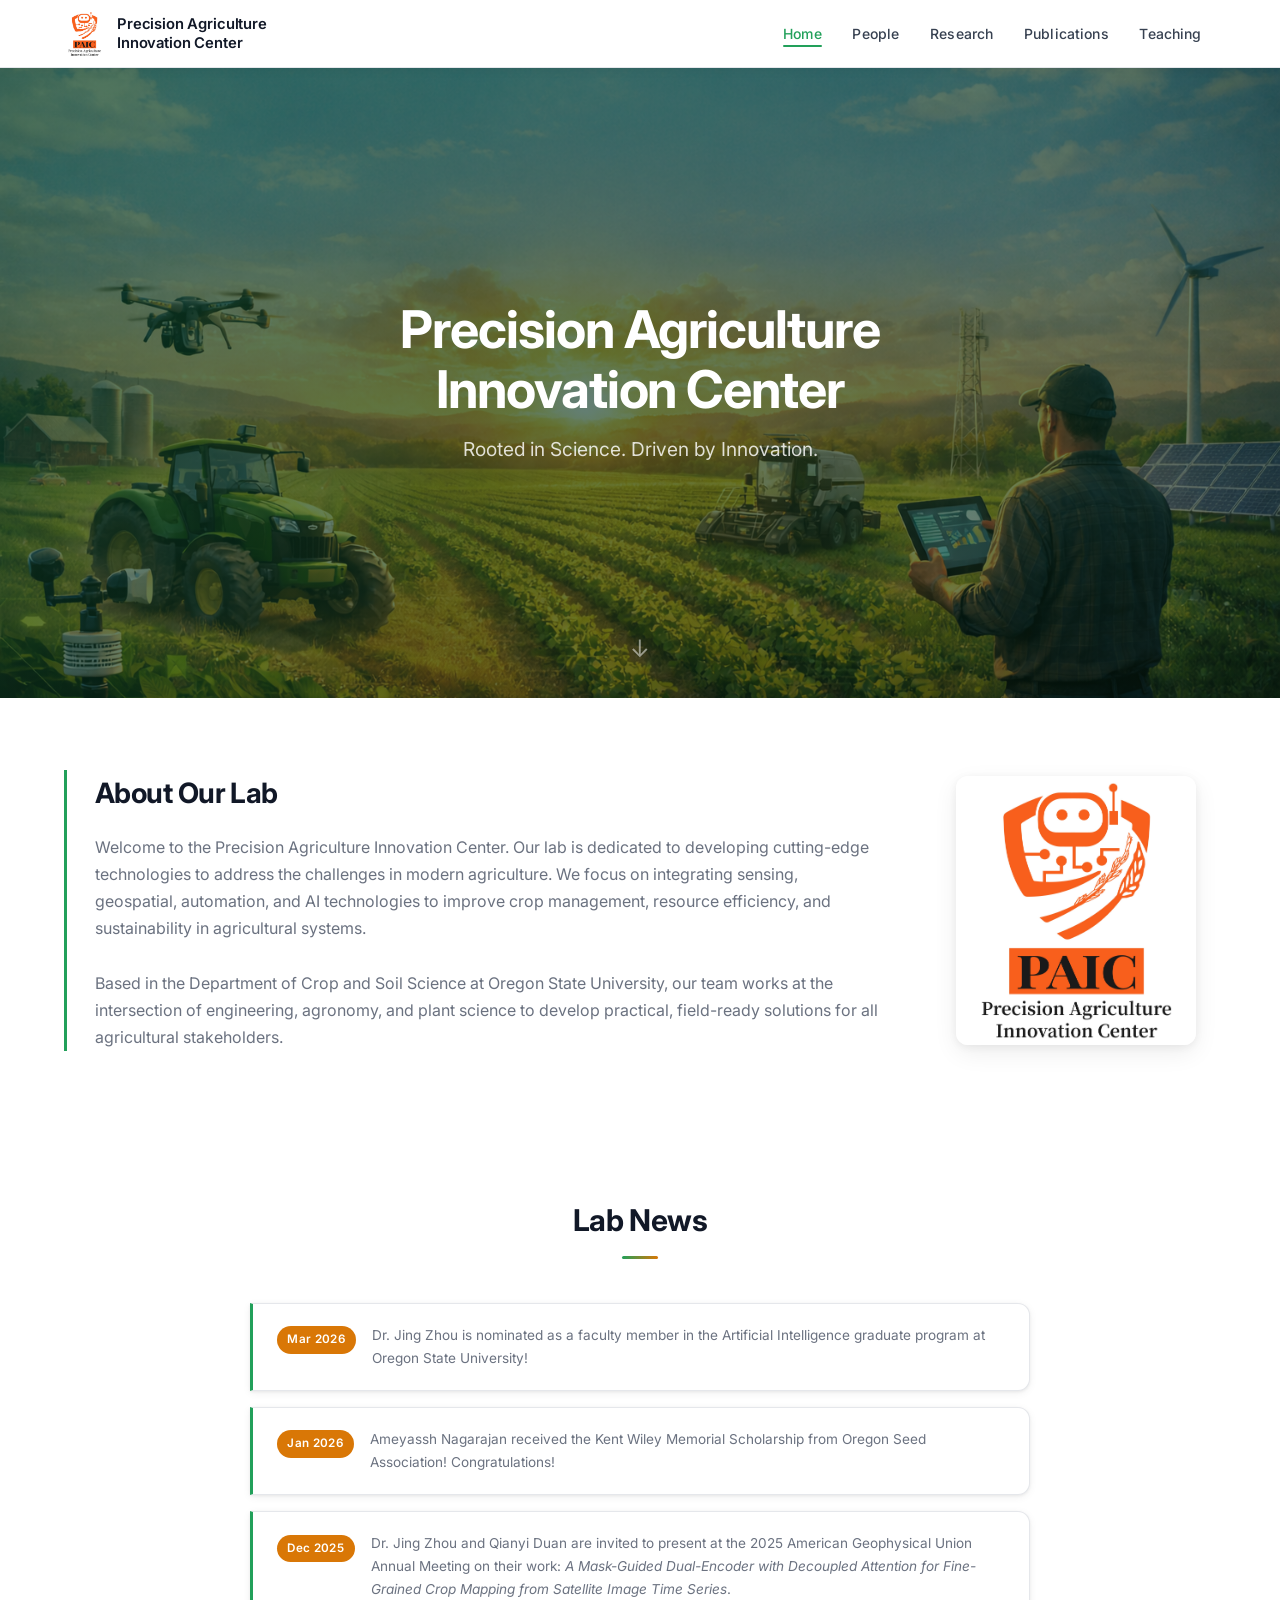
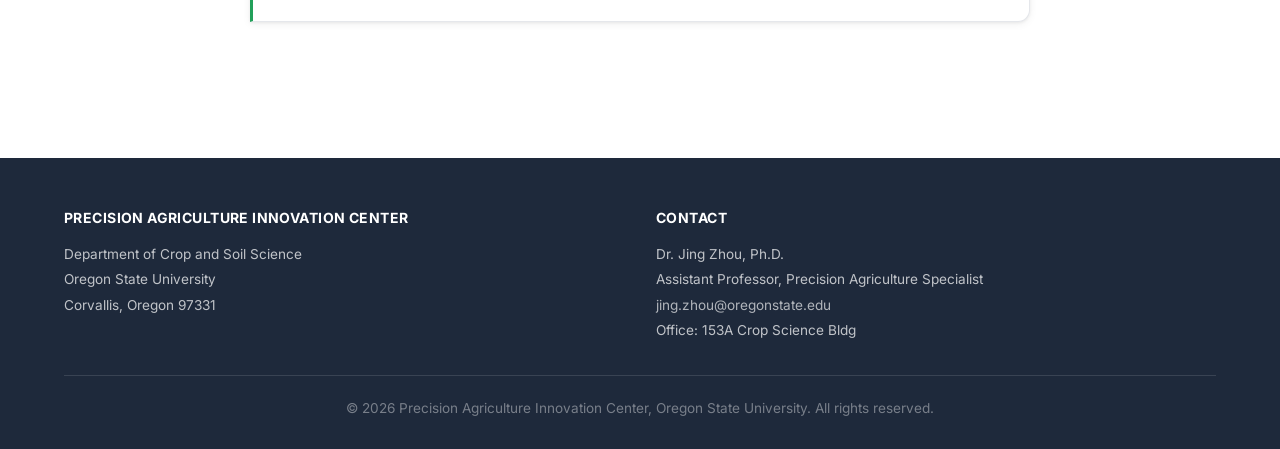
==== index.html @ 3acf7132 "Initial commit" ====
<!DOCTYPE html>
<html lang="en">
<head>
  <meta charset="UTF-8" />
  <meta name="viewport" content="width=device-width, initial-scale=1.0" />
  <title>Precision Agriculture Innovation Center | Oregon State University</title>
  <link rel="stylesheet" href="css/styles.css" />
</head>
<body>

  <!-- ===== NAVBAR ===== -->
  <nav class="navbar" role="navigation" aria-label="Main navigation">
    <div class="container">
      <a class="nav-brand" href="index.html">
        <img src="images/logo.jpg" alt="PAIC Logo" />
        <span class="nav-brand-text">Precision Agriculture<br>Innovation Center</span>
      </a>
      <button class="hamburger" aria-label="Toggle menu" aria-expanded="false">
        <span></span><span></span><span></span>
      </button>
      <ul class="nav-links">
        <li><a href="index.html">Home</a></li>
        <li><a href="people.html">People</a></li>
        <li><a href="research.html">Research</a></li>
        <li><a href="publications.html">Publications</a></li>
        <li><a href="teaching.html">Teaching</a></li>
      </ul>
    </div>
  </nav>

  <!-- ===== HERO ===== -->
  <section class="hero" aria-label="Hero banner">
    <div class="hero-content">
      <h1>Precision Agriculture Innovation Center</h1>
      <p>Rooted in Science. Driven by Innovation.</p>
    </div>
    <div class="hero-arrow" aria-hidden="true">&#8595;</div>
  </section>

  <!-- ===== ABOUT ===== -->
  <section class="section">
    <div class="container">
      <div class="about-grid">
        <div class="about-text">
          <h2>About Our Lab</h2>
          <p>Welcome to the Precision Agriculture Innovation Center. Our lab is dedicated to developing cutting-edge technologies to address the challenges in modern agriculture. We focus on integrating sensing, geospatial, automation, and AI technologies to improve crop management, resource efficiency, and sustainability in agricultural systems.</p>
          <br>
          <p>Based in the Department of Crop and Soil Science at Oregon State University, our team works at the intersection of engineering, agronomy, and plant science to develop practical, field-ready solutions for all agricultural stakeholders.</p>
        </div>
        <div class="about-logo">
          <img src="images/logo.jpg" alt="PAIC Lab Logo" />
        </div>
      </div>
    </div>
  </section>

  <!-- ===== LAB NEWS ===== -->
  <section class="section">
    <div class="container">
      <div class="section-header">
        <h2>Lab News</h2>
      </div>
      <div class="news-list">

        <div class="news-item">
          <span class="news-date">Mar 2026</span>
          <div class="news-text">
            <p>Dr. Jing Zhou is nominated as a faculty member in the Artificial Intelligence graduate program at Oregon State University!</p>
          </div>
        </div>

        <div class="news-item">
          <span class="news-date">Jan 2026</span>
          <div class="news-text">
            <p>Ameyassh Nagarajan received the Kent Wiley Memorial Scholarship from Oregon Seed Association! Congratulations!</p>
          </div>
        </div>

        <div class="news-item">
          <span class="news-date">Dec 2025</span>
          <div class="news-text">
            <p>Dr. Jing Zhou and Qianyi Duan are invited to present at the 2025 American Geophysical Union Annual Meeting on their work: <em>A Mask-Guided Dual-Encoder with Decoupled Attention for Fine-Grained Crop Mapping from Satellite Image Time Series</em>.</p>
          </div>
        </div>

      </div>
    </div>
  </section>

  <!-- ===== FOOTER ===== -->
  <footer class="footer">
    <div class="container">
      <div class="footer-grid">
        <div>
          <h4>Precision Agriculture Innovation Center</h4>
          <address>
            Department of Crop and Soil Science<br>
            Oregon State University<br>
            Corvallis, Oregon 97331
          </address>
        </div>
        <div>
          <h4>Contact</h4>
          <p>
            Dr. Jing Zhou, Ph.D.<br>
            Assistant Professor, Precision Agriculture Specialist<br>
            <a href="mailto:jing.zhou@oregonstate.edu">jing.zhou@oregonstate.edu</a><br>
            Office: 153A Crop Science Bldg
          </p>
        </div>
      </div>
      <div class="footer-bottom">
        <p>&copy; 2026 Precision Agriculture Innovation Center, Oregon State University. All rights reserved.</p>
      </div>
    </div>
  </footer>

  <script src="js/main.js"></script>
</body>
</html>
---- css/styles.css ----
/* =========================================================
   PAIC Website — styles.css
   Precision Agriculture Innovation Center, Oregon State Univ.
   ========================================================= */

/* ---------- Google Fonts ---------- */
@import url('https://fonts.googleapis.com/css2?family=Inter:wght@400;500;600;700&display=swap');

/* ---------- Custom Properties ---------- */
:root {
  /* Brand greens */
  --primary:        #1A6840;   /* medium emerald — headings, accents */
  --primary-mid:    #22A05A;   /* vibrant emerald — interactive */
  --primary-light:  #DCFCE7;   /* pale mint — tinted surfaces */

  /* Accent */
  --accent:         #D97706;   /* warm amber */
  --accent-light:   #FFFBEB;   /* pale amber — note backgrounds */

  /* Neutrals */
  --white:          #FFFFFF;
  --surface:        #F9FAFB;   /* near-white — default bg */
  --surface-alt:    #F0FDF4;   /* mint-tinted — alternating sections */
  --border:         #E5E7EB;

  /* Text */
  --text-dark:      #111827;   /* slate-900 */
  --text-mid:       #374151;   /* slate-700 */
  --text-light:     #6B7280;   /* slate-500 */

  /* Legacy aliases (keep for compatibility) */
  --green-dark:     var(--primary);
  --green-medium:   var(--primary-mid);
  --gold:           var(--accent);
  --gray-dark:      var(--text-dark);
  --gray-mid:       var(--text-light);
  --gray-light:     var(--surface-alt);

  /* Layout */
  --nav-height:   68px;
  --radius:       12px;
  --radius-sm:    6px;
  --shadow-sm:    0 1px 3px rgba(0,0,0,.06), 0 2px 8px rgba(0,0,0,.06);
  --shadow:       0 2px 8px rgba(0,0,0,.06), 0 8px 24px rgba(0,0,0,.07);
  --shadow-lg:    0 4px 16px rgba(0,0,0,.08), 0 16px 48px rgba(0,0,0,.10);
  --transition:   0.2s ease;
}

/* ---------- Reset & Base ---------- */
*, *::before, *::after { box-sizing: border-box; margin: 0; padding: 0; }

html { scroll-behavior: smooth; }

body {
  font-family: 'Inter', sans-serif;
  color: var(--text-mid);
  background: var(--white);
  padding-top: var(--nav-height);
  line-height: 1.7;
  -webkit-font-smoothing: antialiased;
}

a { color: var(--primary-mid); text-decoration: none; }
a:hover { text-decoration: underline; }

img { max-width: 100%; display: block; }

ul { list-style: none; }

/* ---------- Container ---------- */
.container {
  max-width: 1200px;
  margin: 0 auto;
  padding: 0 1.5rem;
}

/* ==========================================
   NAVBAR
   ========================================== */
.navbar {
  position: fixed;
  top: 0;
  left: 0;
  width: 100%;
  height: var(--nav-height);
  background: var(--white);
  z-index: 1000;
  border-bottom: 1px solid var(--border);
  box-shadow: 0 1px 12px rgba(0,0,0,0.06);
}

.navbar .container {
  display: flex;
  align-items: center;
  justify-content: space-between;
  height: 100%;
}

.nav-brand {
  display: flex;
  align-items: center;
  gap: 0.75rem;
  text-decoration: none;
}

.nav-brand img {
  height: 46px;
  width: auto;
  border-radius: var(--radius-sm);
}

.nav-brand-text {
  color: var(--text-dark);
  font-size: 0.925rem;
  font-weight: 600;
  line-height: 1.25;
  max-width: 240px;
  letter-spacing: -0.01em;
}

.nav-links {
  display: flex;
  align-items: center;
  gap: 0.125rem;
}

.nav-links a {
  color: var(--text-mid);
  font-size: 0.875rem;
  font-weight: 500;
  padding: 0.45rem 0.9rem;
  border-radius: var(--radius-sm);
  text-decoration: none;
  transition: color var(--transition), background var(--transition);
  position: relative;
  letter-spacing: 0.01em;
}

.nav-links a::after {
  content: '';
  position: absolute;
  bottom: 2px;
  left: 0.9rem;
  right: 0.9rem;
  height: 2px;
  background: var(--primary-mid);
  border-radius: 1px;
  transform: scaleX(0);
  transition: transform var(--transition);
}

.nav-links a:hover {
  color: var(--primary-mid);
  background: var(--surface-alt);
  text-decoration: none;
}

.nav-links a.active {
  color: var(--primary-mid);
}

.nav-links a:hover::after,
.nav-links a.active::after {
  transform: scaleX(1);
}

/* Hamburger */
.hamburger {
  display: none;
  flex-direction: column;
  gap: 5px;
  background: none;
  border: none;
  cursor: pointer;
  padding: 6px;
}

.hamburger span {
  display: block;
  width: 22px;
  height: 2px;
  background: var(--text-mid);
  border-radius: 2px;
  transition: all var(--transition);
}

.hamburger.open span:nth-child(1) { transform: translateY(7px) rotate(45deg); }
.hamburger.open span:nth-child(2) { opacity: 0; }
.hamburger.open span:nth-child(3) { transform: translateY(-7px) rotate(-45deg); }

/* ==========================================
   HERO
   ========================================== */
.hero {
  position: relative;
  height: 70vh;
  min-height: 440px;
  background-image: url('../images/hero.png');
  background-size: cover;
  background-position: center;
  display: flex;
  align-items: center;
  justify-content: center;
  text-align: center;
}

.hero::before {
  content: '';
  position: absolute;
  inset: 0;
  background: linear-gradient(160deg,
    rgba(13,74,47,0.72) 0%,
    rgba(5,25,15,0.55) 100%);
}

.hero-content {
  position: relative;
  z-index: 1;
  color: var(--white);
  padding: 1.5rem;
  max-width: 760px;
}

.hero-label {
  display: inline-block;
  background: rgba(255,255,255,0.12);
  border: 1px solid rgba(255,255,255,0.25);
  backdrop-filter: blur(4px);
  color: rgba(255,255,255,0.9);
  font-size: 0.78rem;
  font-weight: 600;
  letter-spacing: 0.08em;
  text-transform: uppercase;
  padding: 0.3rem 0.8rem;
  border-radius: 20px;
  margin-bottom: 1rem;
}

.hero-content h1 {
  font-size: clamp(1.85rem, 4.5vw, 3.25rem);
  font-weight: 700;
  line-height: 1.15;
  margin-bottom: 0.85rem;
  letter-spacing: -0.02em;
}

.hero-content p {
  font-size: clamp(1rem, 2vw, 1.2rem);
  color: rgba(255,255,255,0.82);
  font-weight: 400;
  max-width: 540px;
  margin: 0 auto;
}

.hero-arrow {
  position: absolute;
  bottom: 1.75rem;
  left: 50%;
  transform: translateX(-50%);
  z-index: 1;
  color: rgba(255,255,255,0.5);
  font-size: 1.5rem;
  animation: bounce 2s infinite;
}

@keyframes bounce {
  0%, 100% { transform: translateX(-50%) translateY(0); }
  50%       { transform: translateX(-50%) translateY(7px); }
}

/* ==========================================
   SECTIONS — shared
   ========================================== */
.section { padding: 4.5rem 0; }
.section-alt { background: var(--surface-alt); }

.section-header {
  text-align: center;
  margin-bottom: 2.75rem;
}

.section-header h2 {
  font-size: 1.875rem;
  font-weight: 700;
  color: var(--text-dark);
  margin-bottom: 0.5rem;
  letter-spacing: -0.02em;
}

.section-header p {
  color: var(--text-light);
  max-width: 580px;
  margin: 0 auto;
  font-size: 0.975rem;
}

.section-header h2::after {
  content: '';
  display: block;
  width: 36px;
  height: 3px;
  background: linear-gradient(90deg, var(--primary-mid), var(--accent));
  border-radius: 2px;
  margin: 0.6rem auto 0;
}

/* ==========================================
   PAGE HEADER (inner pages)
   ========================================== */
.page-header {
  background: var(--surface-alt);
  border-bottom: 1px solid #C6E8D0;
  color: var(--text-dark);
  padding: 3.5rem 0 3rem;
  text-align: center;
}

.page-header h1 {
  font-size: clamp(1.75rem, 4vw, 2.5rem);
  font-weight: 700;
  color: var(--text-dark);
  margin-bottom: 0.5rem;
  letter-spacing: -0.02em;
}

.page-header p {
  color: var(--text-light);
  max-width: 580px;
  margin: 0 auto;
  font-size: 0.975rem;
}

/* ==========================================
   ABOUT SECTION (Home)
   ========================================== */
.about-grid {
  display: grid;
  grid-template-columns: 1fr 280px;
  gap: 3.5rem;
  align-items: center;
}

.about-text {
  border-left: 3px solid var(--primary-mid);
  padding-left: 1.75rem;
}

.about-text h2 {
  font-size: 1.75rem;
  font-weight: 700;
  color: var(--text-dark);
  margin-bottom: 1rem;
  letter-spacing: -0.02em;
}

.about-text p { color: var(--text-light); }

.about-logo {
  display: flex;
  align-items: center;
  justify-content: center;
}

.about-logo img {
  width: 100%;
  max-width: 240px;
  border-radius: var(--radius);
  box-shadow: var(--shadow);
}

/* ==========================================
   CARDS (Research Highlights)
   ========================================== */
.cards-grid {
  display: grid;
  grid-template-columns: repeat(auto-fit, minmax(240px, 1fr));
  gap: 1.5rem;
}

.card {
  background: var(--white);
  border-radius: var(--radius);
  box-shadow: var(--shadow-sm);
  border: 1px solid var(--border);
  overflow: hidden;
  transition: transform var(--transition), box-shadow var(--transition);
}

.card:hover {
  transform: translateY(-4px);
  box-shadow: var(--shadow-lg);
}

.card-img-placeholder {
  width: 100%;
  height: 160px;
  background: linear-gradient(135deg, var(--primary) 0%, var(--primary-mid) 100%);
  display: flex;
  align-items: center;
  justify-content: center;
  font-size: 2.5rem;
}

.card-body {
  padding: 1.35rem;
}

.card-body h3 {
  font-size: 1rem;
  font-weight: 600;
  color: var(--text-dark);
  margin-bottom: 0.5rem;
  line-height: 1.4;
}

.card-body p {
  font-size: 0.875rem;
  color: var(--text-light);
  margin-bottom: 1.1rem;
  line-height: 1.6;
}

/* ==========================================
   BUTTONS
   ========================================== */
.btn {
  display: inline-block;
  padding: 0.5rem 1.2rem;
  background: var(--primary-mid);
  color: var(--white);
  border-radius: var(--radius-sm);
  font-size: 0.8rem;
  font-weight: 600;
  letter-spacing: 0.01em;
  text-decoration: none;
  transition: background var(--transition), box-shadow var(--transition);
}

.btn:hover {
  background: var(--primary);
  box-shadow: 0 4px 12px rgba(13,74,47,0.25);
  text-decoration: none;
  color: var(--white);
}

.btn-outline {
  background: transparent;
  border: 1.5px solid var(--primary-mid);
  color: var(--primary-mid);
}

.btn-outline:hover {
  background: var(--primary-mid);
  color: var(--white);
  box-shadow: 0 4px 12px rgba(13,74,47,0.2);
}

/* ==========================================
   NEWS TIMELINE (Home)
   ========================================== */
.news-list {
  display: flex;
  flex-direction: column;
  gap: 1rem;
  max-width: 780px;
  margin: 0 auto;
}

.news-item {
  display: flex;
  gap: 1rem;
  align-items: flex-start;
  padding: 1.25rem 1.5rem;
  background: var(--white);
  border: 1px solid var(--border);
  border-left: 3px solid var(--primary-mid);
  border-radius: 0 var(--radius) var(--radius) 0;
  box-shadow: var(--shadow-sm);
  transition: box-shadow var(--transition);
}

.news-item:hover { box-shadow: var(--shadow); }

.news-date {
  background: var(--accent);
  color: var(--white);
  font-size: 0.73rem;
  font-weight: 600;
  letter-spacing: 0.03em;
  padding: 0.25rem 0.65rem;
  border-radius: 20px;
  white-space: nowrap;
  flex-shrink: 0;
  margin-top: 0.15rem;
}

.news-text h4 {
  font-size: 0.925rem;
  font-weight: 600;
  color: var(--text-dark);
  margin-bottom: 0.2rem;
}

.news-text p {
  font-size: 0.85rem;
  color: var(--text-light);
}

/* ==========================================
   PEOPLE PAGE
   ========================================== */
.people-section { margin-bottom: 3rem; }

.people-section-title {
  font-size: 1.25rem;
  font-weight: 700;
  color: var(--text-dark);
  letter-spacing: -0.01em;
  border-bottom: 2px solid var(--primary-light);
  padding-bottom: 0.6rem;
  margin-bottom: 1.5rem;
}

.person-card {
  display: flex;
  gap: 1.75rem;
  align-items: flex-start;
  background: var(--white);
  border-radius: var(--radius);
  box-shadow: var(--shadow-sm);
  border: 1px solid var(--border);
  padding: 1.75rem;
  margin-bottom: 1.25rem;
  transition: box-shadow var(--transition), transform var(--transition);
}

.person-card:hover {
  box-shadow: var(--shadow);
  transform: translateY(-2px);
}

.person-photo {
  flex-shrink: 0;
  width: 150px;
  height: 150px;
  border-radius: 50%;
  background: var(--primary-light);
  display: flex;
  align-items: center;
  justify-content: center;
  overflow: hidden;
}

.person-photo.pi {
  width: 200px;
  height: 200px;
}

.person-photo svg { opacity: 0.5; }
.person-photo img { width: 100%; height: 100%; object-fit: cover; }

.person-info { flex: 1; }

.person-info h3 {
  font-size: 1.15rem;
  font-weight: 700;
  color: var(--text-dark);
  margin-bottom: 0.2rem;
  letter-spacing: -0.01em;
}

.person-info .role {
  font-size: 0.825rem;
  color: var(--accent);
  font-weight: 600;
  letter-spacing: 0.02em;
  text-transform: uppercase;
  margin-bottom: 0.7rem;
}

.person-info p {
  font-size: 0.9rem;
  color: var(--text-light);
  margin-bottom: 0.4rem;
}

.person-info a {
  font-size: 0.875rem;
  color: var(--primary-mid);
  font-weight: 500;
}

.alumni-card {
  opacity: 0.72;
  background: var(--surface);
}

/* ==========================================
   RESEARCH PAGE
   ========================================== */
.research-grid {
  display: grid;
  grid-template-columns: repeat(auto-fit, minmax(300px, 1fr));
  gap: 2rem;
}

.research-card {
  background: var(--white);
  border-radius: var(--radius);
  box-shadow: var(--shadow-sm);
  border: 1px solid var(--border);
  overflow: hidden;
  transition: transform var(--transition), box-shadow var(--transition);
  display: flex;
  flex-direction: column;
}

.research-card:hover {
  transform: translateY(-4px);
  box-shadow: var(--shadow-lg);
}

.research-card-img {
  width: 100%;
  height: 200px;
  background: linear-gradient(135deg, var(--primary) 0%, var(--primary-mid) 100%);
  display: flex;
  align-items: center;
  justify-content: center;
  font-size: 3.5rem;
}

.research-card-body {
  padding: 1.5rem;
  flex: 1;
  display: flex;
  flex-direction: column;
}

.research-card-body h3 {
  font-size: 1.05rem;
  font-weight: 600;
  color: var(--text-dark);
  margin-bottom: 0.75rem;
  line-height: 1.4;
  letter-spacing: -0.01em;
}

.research-card-body p {
  font-size: 0.875rem;
  color: var(--text-light);
  flex: 1;
  margin-bottom: 1.25rem;
  line-height: 1.65;
}

/* ==========================================
   PROJECT DETAIL PAGES
   ========================================== */
.breadcrumb {
  background: var(--surface);
  border-bottom: 1px solid var(--border);
  padding: 0.75rem 0;
  font-size: 0.825rem;
  color: var(--text-light);
}

.breadcrumb a {
  color: var(--primary-mid);
  font-weight: 500;
}

.breadcrumb span { margin: 0 0.4rem; color: var(--border); }

.project-banner {
  width: 100%;
  height: 300px;
  background: linear-gradient(135deg, var(--primary) 0%, var(--primary-mid) 60%, #2D9E59 100%);
  display: flex;
  align-items: center;
  justify-content: center;
  font-size: 5rem;
  margin-bottom: 2.5rem;
  border-radius: var(--radius);
}

.project-body {
  display: grid;
  grid-template-columns: 1fr 280px;
  gap: 2.5rem;
  margin-bottom: 2.5rem;
}

.project-text h2 {
  font-size: 1.3rem;
  font-weight: 700;
  color: var(--text-dark);
  margin-bottom: 0.75rem;
  margin-top: 1.5rem;
  letter-spacing: -0.01em;
}

.project-text h2:first-child { margin-top: 0; }

.project-text p {
  color: var(--text-light);
  margin-bottom: 0.75rem;
  font-size: 0.925rem;
}

.project-sidebar {
  background: var(--surface);
  border: 1px solid var(--border);
  border-radius: var(--radius);
  padding: 1.5rem;
}

.project-sidebar h4 {
  color: var(--text-dark);
  font-size: 0.875rem;
  font-weight: 700;
  letter-spacing: 0.03em;
  text-transform: uppercase;
  margin-bottom: 0.85rem;
  padding-bottom: 0.5rem;
  border-bottom: 2px solid var(--primary-light);
}

.project-sidebar ul { list-style: disc; padding-left: 1.1rem; }
.project-sidebar li {
  font-size: 0.85rem;
  color: var(--text-light);
  margin-bottom: 0.45rem;
}

.gallery-row {
  display: grid;
  grid-template-columns: repeat(3, 1fr);
  gap: 1rem;
  margin-bottom: 2rem;
}

.gallery-placeholder {
  height: 180px;
  background: linear-gradient(135deg, var(--primary) 0%, var(--primary-mid) 100%);
  border-radius: var(--radius);
  display: flex;
  align-items: center;
  justify-content: center;
  font-size: 2rem;
  color: rgba(255,255,255,0.45);
}

/* ==========================================
   PROJECT FIGURES
   ========================================== */
.project-figure {
  margin: 1.75rem 0;
  text-align: center;
}

.project-figure img {
  max-width: 100%;
  border-radius: var(--radius);
  border: 1px solid var(--border);
  display: block;
  margin: 0 auto;
}

.project-figure figcaption {
  margin-top: 0.6rem;
  font-size: 0.825rem;
  color: var(--text-light);
  font-style: italic;
}

.project-figure-row {
  display: grid;
  grid-template-columns: 1fr 1fr;
  gap: 1.25rem;
  margin: 1.75rem 0;
}

/* ==========================================
   PUBLICATIONS PAGE
   ========================================== */
.publications-list {
  max-width: 860px;
  margin: 0 auto;
}

.pub-note {
  background: var(--accent-light);
  border-left: 3px solid var(--accent);
  padding: 1rem 1.25rem;
  border-radius: 0 var(--radius-sm) var(--radius-sm) 0;
  margin-bottom: 2rem;
  font-size: 0.875rem;
  color: #78350F;
}

.pub-item {
  padding: 1.25rem 0.5rem;
  border-bottom: 1px solid var(--border);
  display: flex;
  gap: 1rem;
}

.pub-num {
  font-weight: 700;
  color: var(--accent);
  font-size: 0.925rem;
  flex-shrink: 0;
  width: 26px;
  padding-top: 0.1rem;
}

.pub-content { flex: 1; }

.pub-title {
  font-weight: 600;
  color: var(--primary-mid);
  font-size: 0.95rem;
  display: block;
  margin-bottom: 0.3rem;
  line-height: 1.4;
}

.pub-title:hover { text-decoration: underline; }

.pub-authors {
  font-size: 0.85rem;
  color: var(--text-mid);
  margin-bottom: 0.2rem;
}

.pub-journal {
  font-size: 0.85rem;
  color: var(--text-light);
  font-style: italic;
}

/* ==========================================
   TEACHING PAGE
   ========================================== */
.course-header-card {
  background: var(--white);
  border-radius: var(--radius);
  box-shadow: var(--shadow-sm);
  border: 1px solid var(--border);
  padding: 2rem;
  margin-bottom: 2rem;
  display: grid;
  grid-template-columns: 1fr 1fr;
  gap: 1.5rem;
}

.course-header-card h2 {
  grid-column: 1 / -1;
  font-size: 1.5rem;
  font-weight: 700;
  color: var(--text-dark);
  margin-bottom: 0.25rem;
  letter-spacing: -0.02em;
}

.course-detail dt {
  font-weight: 600;
  color: var(--text-mid);
  font-size: 0.8rem;
  letter-spacing: 0.02em;
  text-transform: uppercase;
}

.course-detail dd {
  color: var(--text-light);
  font-size: 0.9rem;
  margin-bottom: 0.7rem;
}

.teaching-section {
  background: var(--white);
  border-radius: var(--radius);
  box-shadow: var(--shadow-sm);
  border: 1px solid var(--border);
  padding: 2rem;
  margin-bottom: 1.5rem;
}

.teaching-section h3 {
  font-size: 1.1rem;
  font-weight: 700;
  color: var(--text-dark);
  border-left: 3px solid var(--primary-mid);
  padding-left: 0.85rem;
  margin-bottom: 1rem;
  letter-spacing: -0.01em;
}

.teaching-section p,
.teaching-section li {
  color: var(--text-light);
  font-size: 0.9rem;
  margin-bottom: 0.5rem;
}

.teaching-section ol,
.teaching-section ul {
  padding-left: 1.5rem;
}

.teaching-section ol { list-style: decimal; }
.teaching-section ul { list-style: disc; }

/* Tables */
.styled-table {
  width: 100%;
  border-collapse: collapse;
  font-size: 0.875rem;
  margin-top: 0.75rem;
  border-radius: var(--radius-sm);
  overflow: hidden;
}

.styled-table thead tr {
  background: var(--primary);
  color: var(--white);
}

.styled-table th {
  padding: 0.75rem 1rem;
  text-align: left;
  font-weight: 600;
  font-size: 0.8rem;
  letter-spacing: 0.03em;
}

.styled-table td {
  padding: 0.65rem 1rem;
  text-align: left;
  border-bottom: 1px solid var(--border);
  color: var(--text-light);
}

.styled-table tbody tr:nth-child(even) {
  background: var(--surface);
}

.styled-table tbody tr:hover {
  background: var(--primary-light);
}

.styled-table tfoot tr {
  background: var(--surface-alt);
  font-weight: 700;
  color: var(--primary);
}

.grade-tables {
  display: grid;
  grid-template-columns: 1fr 1fr;
  gap: 1.5rem;
  margin-top: 1rem;
}

/* ==========================================
   PUBLICATIONS — section headers
   ========================================== */
.pub-section-header {
  margin: 2.5rem 0 1rem;
  padding-bottom: 0.5rem;
  border-bottom: 2px solid var(--primary-light);
}

.pub-section-header h2 {
  font-size: 1.2rem;
  font-weight: 700;
  color: var(--text-dark);
  letter-spacing: -0.01em;
}

.pub-section-header:first-child { margin-top: 0; }

/* ==========================================
   ACCORDION (Teaching page)
   ========================================== */
.course-accordion {
  border: 1px solid var(--border);
  border-radius: var(--radius);
  margin-bottom: 1.5rem;
  overflow: hidden;
  box-shadow: var(--shadow-sm);
}

.course-accordion summary {
  display: flex;
  align-items: center;
  justify-content: space-between;
  gap: 1rem;
  padding: 1.5rem 2rem;
  background: var(--white);
  cursor: pointer;
  list-style: none;
  user-select: none;
  transition: background var(--transition);
}

.course-accordion summary::-webkit-details-marker { display: none; }
.course-accordion summary::marker { display: none; }

.course-accordion summary:hover { background: var(--surface-alt); }

.course-accordion[open] > summary {
  background: var(--surface-alt);
  border-bottom: 1px solid var(--border);
}

.accordion-title { flex: 1; }

.accordion-title h3 {
  font-size: 1.15rem;
  font-weight: 700;
  color: var(--text-dark);
  margin: 0 0 0.2rem;
  letter-spacing: -0.01em;
}

.accordion-meta {
  font-size: 0.825rem;
  color: var(--text-light);
}

.accordion-tag {
  display: inline-block;
  background: var(--primary-light);
  color: var(--primary-mid);
  font-size: 0.75rem;
  font-weight: 600;
  padding: 0.2rem 0.6rem;
  border-radius: 20px;
  margin-right: 0.4rem;
}

.accordion-tag.placeholder {
  background: #FEF9C3;
  color: #92400E;
}

.accordion-icon {
  width: 28px;
  height: 28px;
  border-radius: 50%;
  background: var(--surface-alt);
  border: 1px solid var(--border);
  display: flex;
  align-items: center;
  justify-content: center;
  flex-shrink: 0;
  color: var(--text-light);
  font-size: 0.75rem;
  transition: transform var(--transition), background var(--transition);
}

.course-accordion[open] .accordion-icon {
  transform: rotate(180deg);
  background: var(--primary-light);
  color: var(--primary-mid);
  border-color: var(--primary-light);
}

.accordion-body {
  padding: 2rem;
  background: var(--white);
}

/* ==========================================
   FOOTER
   ========================================== */
.footer {
  background: #1E293B;
  color: rgba(255,255,255,0.72);
  padding: 3rem 0 1.75rem;
  margin-top: 4rem;
}

.footer-grid {
  display: grid;
  grid-template-columns: 1fr 1fr;
  gap: 2rem;
  margin-bottom: 2rem;
}

.footer h4 {
  color: var(--white);
  font-size: 0.875rem;
  font-weight: 700;
  letter-spacing: 0.03em;
  text-transform: uppercase;
  margin-bottom: 0.75rem;
}

.footer p,
.footer address {
  font-size: 0.85rem;
  line-height: 1.85;
  font-style: normal;
}

.footer a {
  color: rgba(255,255,255,0.65);
  transition: color var(--transition);
}

.footer a:hover {
  color: var(--white);
  text-decoration: none;
}

.footer-bottom {
  border-top: 1px solid rgba(255,255,255,0.12);
  padding-top: 1.25rem;
  text-align: center;
  font-size: 0.78rem;
  color: rgba(255,255,255,0.4);
}

/* ==========================================
   RESPONSIVE
   ========================================== */
@media (max-width: 768px) {
  .hamburger { display: flex; }

  .nav-links {
    display: none;
    position: absolute;
    top: var(--nav-height);
    left: 0;
    right: 0;
    background: var(--white);
    flex-direction: column;
    align-items: stretch;
    padding: 0.5rem 0 1rem;
    box-shadow: 0 8px 24px rgba(0,0,0,0.1);
    border-top: 1px solid var(--border);
  }

  .nav-links.open { display: flex; }

  .nav-links a {
    padding: 0.85rem 1.5rem;
    border-radius: 0;
    font-size: 0.975rem;
  }

  .nav-links a::after { display: none; }

  .about-grid,
  .project-body,
  .course-header-card,
  .grade-tables { grid-template-columns: 1fr; }

  .about-logo { display: none; }

  .gallery-row { grid-template-columns: 1fr 1fr; }

  .person-card {
    flex-direction: column;
    align-items: center;
    text-align: center;
  }

  .footer-grid { grid-template-columns: 1fr; }

  .hero { height: 55vh; }
}

@media (max-width: 480px) {
  .nav-brand-text { display: none; }

  .hero-content h1 { font-size: 1.5rem; }

  .cards-grid { grid-template-columns: 1fr; }

  .gallery-row { grid-template-columns: 1fr; }

  .person-photo { width: 120px; height: 120px; }
  .person-photo.pi { width: 150px; height: 150px; }
}
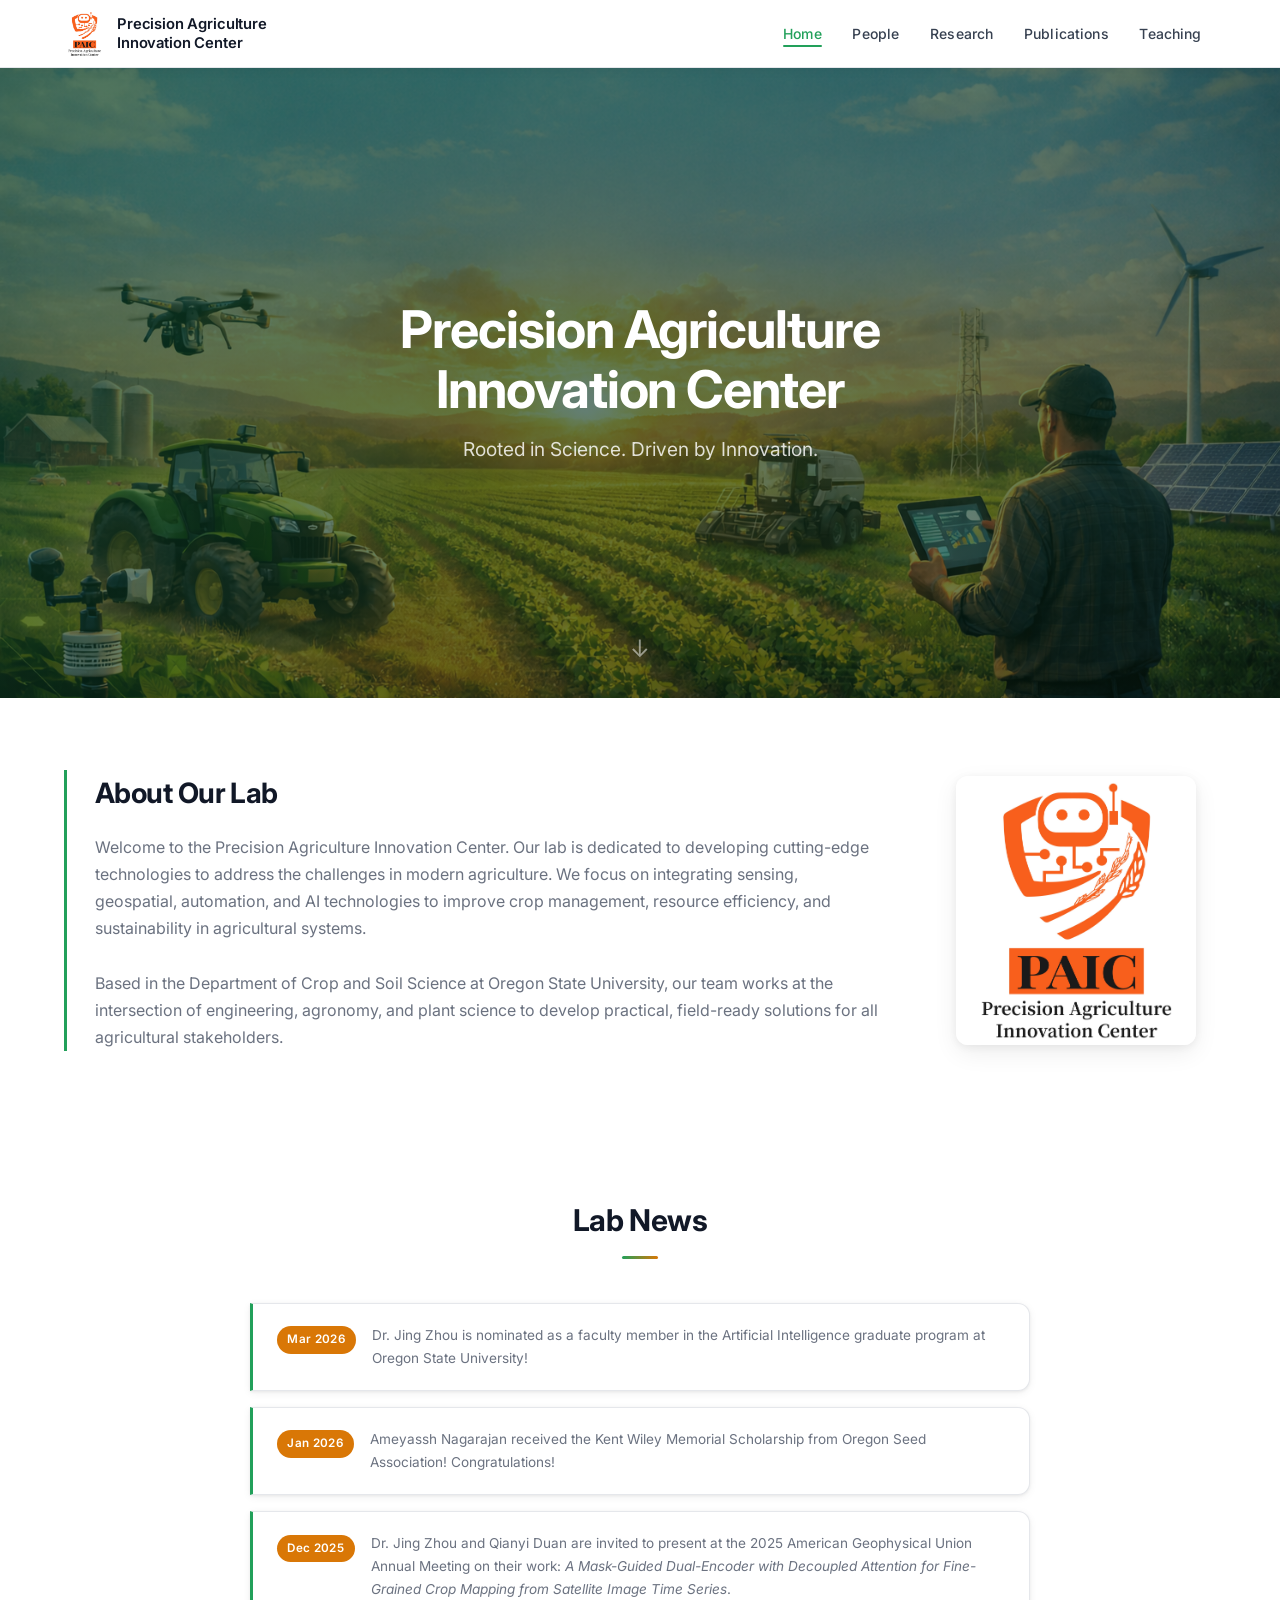
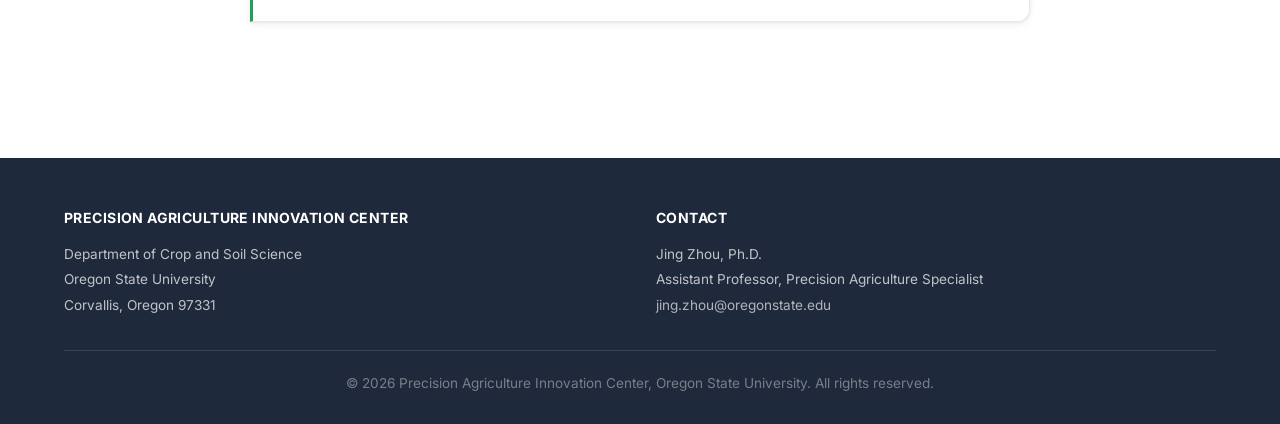
==== commit 3f1b587b: "minor changes on the some pages" ====
--- a/index.html
+++ b/index.html
@@ -102,10 +102,9 @@
         <div>
           <h4>Contact</h4>
           <p>
-            Dr. Jing Zhou, Ph.D.<br>
+            Jing Zhou, Ph.D.<br>
             Assistant Professor, Precision Agriculture Specialist<br>
             <a href="mailto:jing.zhou@oregonstate.edu">jing.zhou@oregonstate.edu</a><br>
-            Office: 153A Crop Science Bldg
           </p>
         </div>
       </div>
